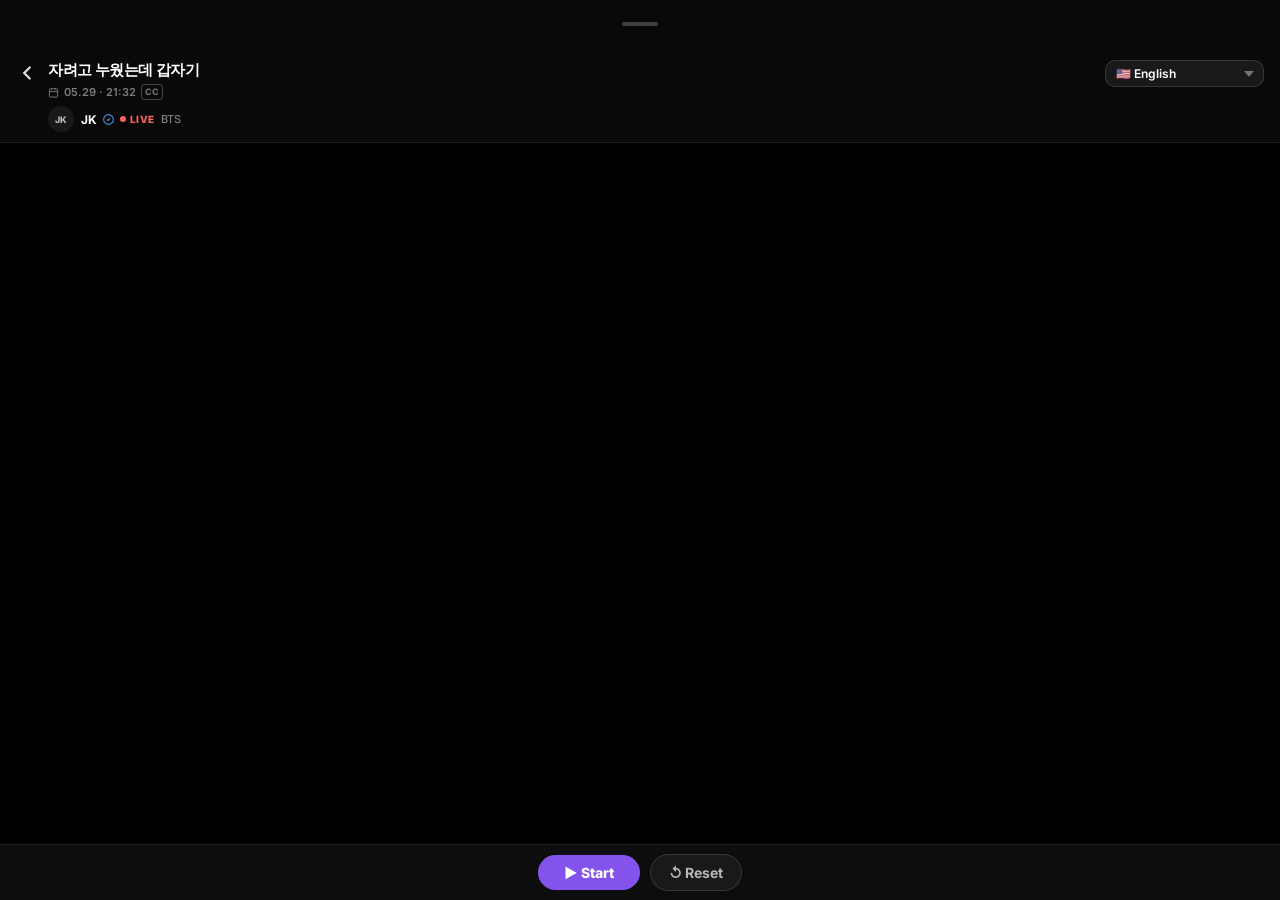
==== weverse-demo/index.html @ 56334483 "Implement initial project structure and setup" ====
<!DOCTYPE html>
<html lang="en">
<head>
  <meta charset="UTF-8" />
  <meta name="viewport" content="width=device-width, initial-scale=1.0" />
  <title>Kaptik — Weverse Live</title>
  <link rel="stylesheet" href="style.css" />
</head>
<body>

  <!-- 헤더 패널: 드래그 핸들 + 헤더 통째로 이동 -->
  <div class="header-panel" id="headerPanel">
    <div class="drag-handle" id="dragHandle">
      <div class="drag-pill"></div>
    </div>
    <header class="top-bar" id="topBar">
    <a href="home.html" class="back-btn" aria-label="뒤로가기">
      <svg width="22" height="22" viewBox="0 0 24 24" fill="none" stroke="currentColor" stroke-width="2.5" stroke-linecap="round"><polyline points="15 18 9 12 15 6"/></svg>
    </a>
    <div class="video-info">
      <div class="video-title">자려고 누웠는데 갑자기</div>
      <div class="video-meta">
        <svg width="11" height="11" viewBox="0 0 24 24" fill="none" stroke="currentColor" stroke-width="2"><rect x="3" y="4" width="18" height="18" rx="2"/><line x1="16" y1="2" x2="16" y2="6"/><line x1="8" y1="2" x2="8" y2="6"/><line x1="3" y1="10" x2="21" y2="10"/></svg>
        05.29 · 21:32
        <span class="cc-badge">CC</span>
      </div>
      <div class="channel-info">
        <div class="avatar">JK</div>
        <div class="channel-text">
          <span class="channel-name-text">JK</span>
          <svg width="13" height="13" viewBox="0 0 24 24" fill="none" stroke="#4A90E2" stroke-width="2"><path d="M9 12l2 2 4-4m6 2a9 9 0 1 1-18 0 9 9 0 0 1 18 0z"/></svg>
          <div class="live-inline"><span class="live-dot"></span>LIVE</div>
        </div>
        <div class="channel-sub">BTS</div>
      </div>
    </div>
    <div class="lang-selector-wrapper">
      <select id="langSelect" class="lang-select">
        <option value="en">🇺🇸 English</option>
        <option value="id">🇮🇩 Bahasa Indonesia</option>
        <option value="ja">🇯🇵 日本語</option>
        <option value="zh-CN">🇨🇳 中文(简体)</option>
        <option value="zh-TW">🇹🇼 中文(繁體)</option>
        <option value="es">🇪🇸 Español</option>
        <option value="pt">🇧🇷 Português</option>
        <option value="fr">🇫🇷 Français</option>
        <option value="de">🇩🇪 Deutsch</option>
        <option value="ar">🇸🇦 العربية</option>
        <option value="hi">🇮🇳 हिंदी</option>
        <option value="th">🇹🇭 ภาษาไทย</option>
        <option value="vi">🇻🇳 Tiếng Việt</option>
        <option value="ms">🇲🇾 Bahasa Melayu</option>
        <option value="tl">🇵🇭 Filipino</option>
        <option value="ko">🇰🇷 한국어</option>
        <option value="ru">🇷🇺 Русский</option>
        <option value="tr">🇹🇷 Türkçe</option>
        <option value="pl">🇵🇱 Polski</option>
        <option value="nl">🇳🇱 Nederlands</option>
        <option value="sv">🇸🇪 Svenska</option>
        <option value="da">🇩🇰 Dansk</option>
        <option value="fi">🇫🇮 Suomi</option>
        <option value="no">🇳🇴 Norsk</option>
        <option value="cs">🇨🇿 Čeština</option>
        <option value="hu">🇭🇺 Magyar</option>
        <option value="ro">🇷🇴 Română</option>
        <option value="uk">🇺🇦 Українська</option>
        <option value="he">🇮🇱 עברית</option>
        <option value="fa">🇮🇷 فارسی</option>
      </select>
    </div>
  </header>
  </div><!-- /header-panel -->

  <!-- 자막 영역: 화면 하단 고정 -->
  <div class="subtitle-area" id="subtitleArea">
    <div class="subtitle-history" id="subtitleHistory"></div>
  </div>

  <!-- 컨트롤 바: 화면 최하단 고정 -->
  <div class="control-bar" id="controlBar">
    <button class="start-btn" id="startBtn">▶ Start</button>
    <button class="reset-btn" id="resetBtn">↺ Reset</button>
  </div>

  <!-- 최신 자막으로 이동 플로팅 버튼 -->
  <button class="scroll-to-bottom-btn" id="scrollToBottomBtn" aria-label="최신 자막으로 이동">↓</button>

  <script src="app.js"></script>
</body>
</html>
---- weverse-demo/style.css ----
@import url('https://fonts.googleapis.com/css2?family=Inter:wght@400;500;600;700;800;900&display=swap');

*, *::before, *::after { margin: 0; padding: 0; box-sizing: border-box; }

:root {
  --brand:        #8353EB;
  --brand-hover:  #7445DA;
  --brand-soft:   rgba(131,83,235,0.18);
  --page:         #000000;
  --surface:      #191919;
  --surface-el:   #202020;
  --text-1:       #FFFFFF;
  --text-2:       #B7B7B7;
  --text-3:       #7D7D7D;
  --border:       rgba(255,255,255,0.13);
  --border-sub:   rgba(255,255,255,0.08);
  --notif:        #FF625C;
  --r-card:       20px;
  --r-panel:      24px;
  --r-pill:       999px;
  --control-h:    56px;
  --handle-h:     48px;
  --font:         'Inter', -apple-system, BlinkMacSystemFont, system-ui, sans-serif;
}

body {
  background: var(--page);
  color: var(--text-1);
  font-family: var(--font);
  height: 100vh;
  overflow: hidden;
  user-select: none;
}

/* ── 뒤로가기 버튼 (헤더 안 인라인) ── */
.back-btn {
  display: flex;
  align-items: flex-start;
  padding-top: 2px;
  color: var(--text-1);
  flex-shrink: 0;
  opacity: 0.85;
}

/* ── 헤더 패널 (드래그 핸들 + 헤더를 하나의 덩어리로) ── */
.header-panel {
  position: fixed;
  top: 0;
  left: 0;
  right: 0;
  z-index: 300;
  will-change: transform;
}

/* ── 드래그 핸들 ── */
.drag-handle {
  height: var(--handle-h);
  display: flex;
  align-items: center;
  justify-content: center;
  background: rgba(10,10,10,0.95);
  touch-action: none;
  cursor: grab;
}

.drag-pill {
  width: 36px;
  height: 4px;
  background: rgba(255,255,255,0.22);
  border-radius: var(--r-pill);
}

/* ── 헤더 ── */
.top-bar {
  display: flex;
  align-items: flex-start;
  justify-content: space-between;
  gap: 10px;
  padding: 12px 16px 10px;
  background: rgba(10,10,10,0.95);
  border-bottom: 1px solid var(--border-sub);
}

.video-info {
  display: flex;
  flex-direction: column;
  gap: 4px;
  flex: 1;
  min-width: 0;
}

.video-title {
  font-size: 15px;
  font-weight: 800;
  letter-spacing: -0.025em;
  color: var(--text-1);
  white-space: nowrap;
  overflow: hidden;
  text-overflow: ellipsis;
}

.video-meta {
  display: flex;
  align-items: center;
  gap: 5px;
  font-size: 11px;
  font-weight: 600;
  color: var(--text-3);
}

.cc-badge {
  font-size: 9px;
  font-weight: 800;
  color: rgba(255,255,255,0.4);
  border: 1px solid rgba(255,255,255,0.25);
  border-radius: 3px;
  padding: 0 3px;
  line-height: 1.6;
}

.channel-info {
  display: flex;
  align-items: center;
  gap: 7px;
  margin-top: 2px;
}

.avatar {
  width: 26px;
  height: 26px;
  border-radius: 50%;
  background: var(--surface);
  display: flex;
  align-items: center;
  justify-content: center;
  font-size: 9px;
  font-weight: 800;
  color: var(--text-2);
  flex-shrink: 0;
}

.channel-text {
  display: flex;
  align-items: center;
  gap: 5px;
}

.channel-name-text {
  font-size: 12px;
  font-weight: 700;
  color: var(--text-1);
}

.channel-sub {
  font-size: 11px;
  font-weight: 500;
  color: var(--text-3);
}

.live-inline {
  display: flex;
  align-items: center;
  gap: 4px;
  font-size: 10px;
  font-weight: 800;
  color: var(--notif);
  letter-spacing: 0.3px;
}

.live-dot {
  width: 6px;
  height: 6px;
  background: var(--notif);
  border-radius: 50%;
  animation: blink 1.2s infinite;
}

@keyframes blink {
  0%, 100% { opacity: 1; }
  50%       { opacity: 0.3; }
}

.lang-select {
  background: var(--surface);
  color: var(--text-1);
  border: 1px solid var(--border);
  border-radius: 10px;
  padding: 5px 28px 5px 10px;
  font-size: 12px;
  font-weight: 600;
  font-family: var(--font);
  cursor: pointer;
  outline: none;
  appearance: none;
  -webkit-appearance: none;
  background-image: url("data:image/svg+xml,%3Csvg xmlns='http://www.w3.org/2000/svg' width='10' height='6' viewBox='0 0 10 6'%3E%3Cpath d='M0 0l5 6 5-6z' fill='rgba(255,255,255,0.4)'/%3E%3C/svg%3E");
  background-repeat: no-repeat;
  background-position: right 9px center;
  min-width: 140px;
  flex-shrink: 0;
}

.lang-select option {
  background: #1a1a1a;
  color: var(--text-1);
}

/* ── 자막 영역: 화면 하단 고정 ── */
.subtitle-area {
  position: fixed;
  left: 0;
  right: 0;
  bottom: var(--control-h);
  height: 52vh;
  overflow-y: auto;
  overflow-x: hidden;
  display: flex;
  flex-direction: column;
  -webkit-mask-image: linear-gradient(to bottom, transparent 0%, black 32%);
  mask-image: linear-gradient(to bottom, transparent 0%, black 32%);
  scrollbar-width: none;
  scroll-behavior: smooth;
  z-index: 10;
}
.subtitle-area::-webkit-scrollbar { display: none; }

.subtitle-history {
  margin-top: auto;
  padding: 0 22px 18px;
  display: flex;
  flex-direction: column;
  gap: 3px;
}

/* ── 자막 라인 ── */
.subtitle-line {
  font-size: 13px;
  font-weight: 500;
  line-height: 1.6;
  color: rgba(255,255,255,0.25);
  transition: color 200ms ease-out;
}

.subtitle-line.active {
  font-size: 15px;
  font-weight: 500;
  color: rgba(255,255,255,1);
  animation: slideUp 0.22s ease-out;
}

.subtitle-line.prev-1 {
  font-size: 14px;
  color: rgba(255,255,255,0.52);
}

.subtitle-line.prev-2 {
  color: rgba(255,255,255,0.35);
}

@keyframes slideUp {
  from { transform: translateY(8px); opacity: 0; }
  to   { transform: translateY(0);   opacity: 1; }
}

.subtitle-line .speaker {
  font-weight: 700;
}

/* ── 컨트롤 바: 최하단 고정 ── */
.control-bar {
  position: fixed;
  left: 0;
  right: 0;
  bottom: 0;
  height: var(--control-h);
  display: flex;
  align-items: center;
  justify-content: center;
  gap: 10px;
  padding: 0 20px;
  background: rgba(14,14,14,0.96);
  border-top: 1px solid var(--border-sub);
  z-index: 200;
  backdrop-filter: blur(12px);
}

.start-btn {
  background: var(--brand);
  color: #fff;
  border: none;
  border-radius: var(--r-pill);
  padding: 9px 26px;
  font-size: 14px;
  font-weight: 800;
  font-family: var(--font);
  cursor: pointer;
  letter-spacing: -0.01em;
  transition: background 180ms ease-out, transform 120ms ease-out;
}
.start-btn:active { transform: scale(0.97); }
.start-btn.running {
  background: var(--notif);
}

.reset-btn {
  background: var(--surface);
  color: var(--text-2);
  border: 1px solid var(--border);
  border-radius: var(--r-pill);
  padding: 9px 18px;
  font-size: 14px;
  font-weight: 700;
  font-family: var(--font);
  cursor: pointer;
  transition: background 180ms ease-out;
}
.reset-btn:active { background: var(--surface-el); }

/* ── 최신 자막 플로팅 버튼 ── */
.scroll-to-bottom-btn {
  display: none;
  position: fixed;
  right: 16px;
  bottom: calc(var(--control-h) + 14px);
  width: 38px;
  height: 38px;
  border-radius: 50%;
  background: rgba(30,30,30,0.9);
  backdrop-filter: blur(10px);
  border: 1px solid var(--border);
  color: var(--text-1);
  font-size: 18px;
  cursor: pointer;
  align-items: center;
  justify-content: center;
  z-index: 150;
}
.scroll-to-bottom-btn.visible { display: flex; }
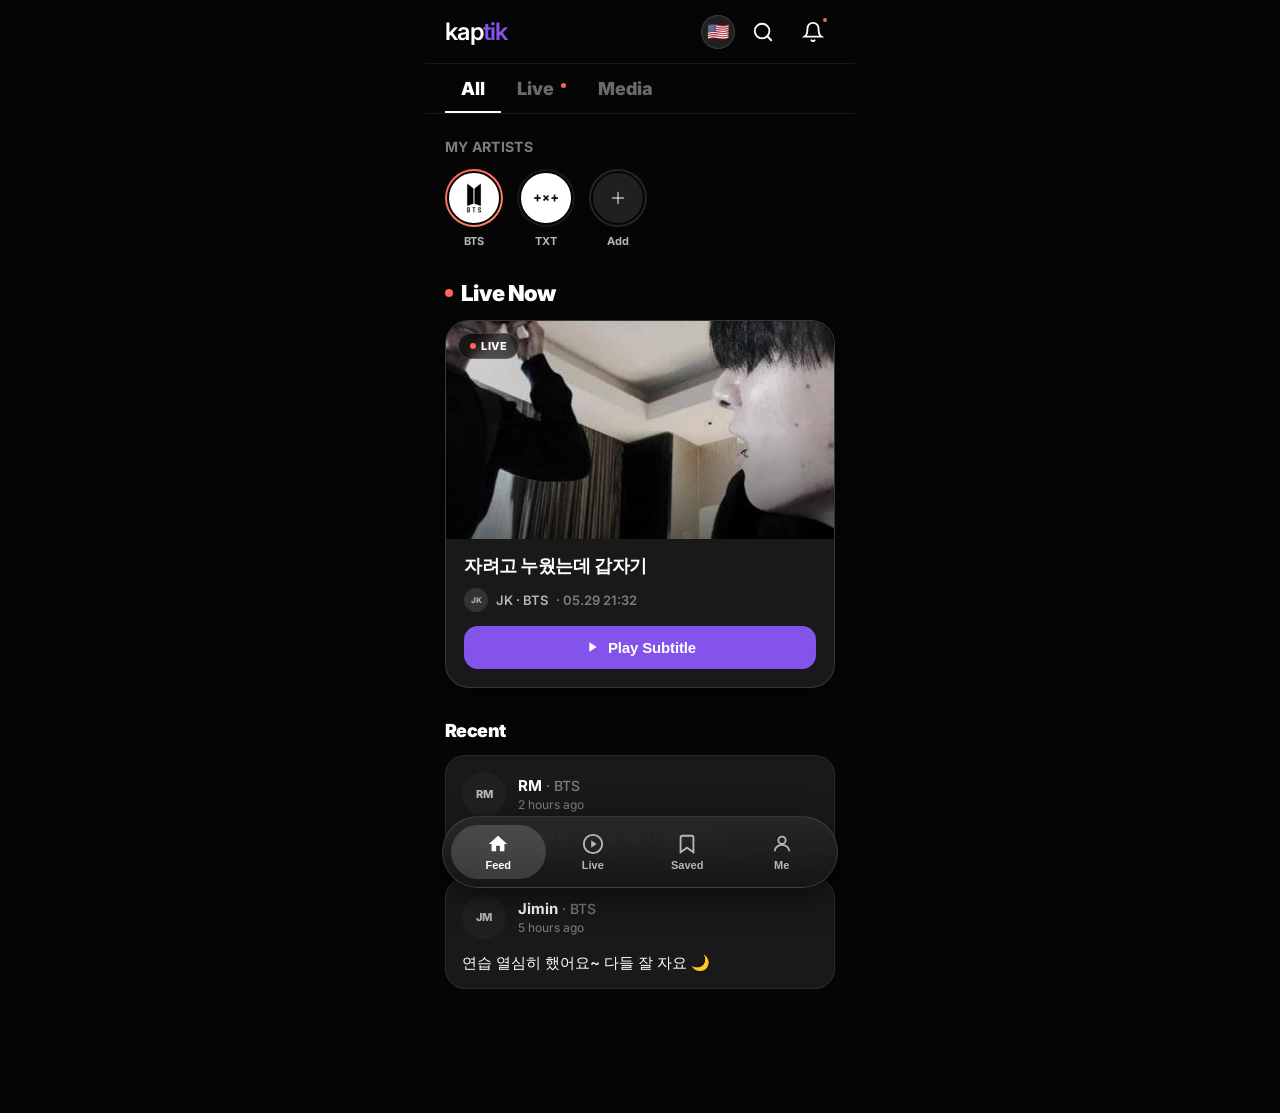
==== commit 67f9f1d6: "home을 기본 페이지로, 자막 화면을 player.html로 변경" ====
--- a/weverse-demo/index.html
+++ b/weverse-demo/index.html
@@ -3,88 +3,540 @@
 <head>
   <meta charset="UTF-8" />
   <meta name="viewport" content="width=device-width, initial-scale=1.0" />
-  <title>Kaptik — Weverse Live</title>
-  <link rel="stylesheet" href="style.css" />
+  <title>Kaptik</title>
+  <style>
+    @import url('https://fonts.googleapis.com/css2?family=Inter:wght@400;500;600;700;800;900&display=swap');
+
+    *, *::before, *::after { margin: 0; padding: 0; box-sizing: border-box; }
+
+    :root {
+      --brand:        #8353EB;
+      --brand-hover:  #7445DA;
+      --brand-soft:   rgba(131,83,235,0.18);
+      --brand-glow:   rgba(131,83,235,0.42);
+      --page:         #050505;
+      --surface:      #191919;
+      --surface-el:   #202020;
+      --text-1:       #FFFFFF;
+      --text-2:       #B7B7B7;
+      --text-3:       #7D7D7D;
+      --border:       rgba(255,255,255,0.13);
+      --border-sub:   rgba(255,255,255,0.08);
+      --notif:        #FF625C;
+      --r-card:       20px;
+      --r-panel:      24px;
+      --r-pill:       999px;
+      --shadow-card:  0 10px 28px rgba(0,0,0,0.32);
+      --shadow-nav:   0 10px 30px rgba(0,0,0,0.50);
+      --font:         'Inter', -apple-system, BlinkMacSystemFont, system-ui, sans-serif;
+    }
+
+    body {
+      background: var(--page);
+      color: var(--text-1);
+      font-family: var(--font);
+      min-height: 100dvh;
+      max-width: 430px;
+      margin: 0 auto;
+      overflow-x: hidden;
+      padding-bottom: 112px;
+    }
+
+    /* ── 상단 헤더 ── */
+    .top-header {
+      position: sticky;
+      top: 0;
+      z-index: 20;
+      background: var(--page);
+      height: 64px;
+      display: flex;
+      align-items: center;
+      justify-content: space-between;
+      padding: 0 20px;
+      border-bottom: 1px solid var(--border-sub);
+    }
+
+    .logo {
+      font-size: 24px;
+      font-weight: 600;
+      letter-spacing: -0.03em;
+      color: var(--text-1);
+    }
+
+    .logo span { color: var(--brand); }
+
+    .header-actions { display: flex; gap: 6px; align-items: center; }
+
+    .flag-btn {
+      width: 34px; height: 34px;
+      display: flex; align-items: center; justify-content: center;
+      background: var(--surface-el);
+      border: 1px solid var(--border);
+      border-radius: 50%;
+      cursor: pointer;
+      font-size: 18px;
+      line-height: 1;
+      transition: background 180ms ease-out;
+      overflow: hidden;
+    }
+    .flag-btn:active { background: var(--surface); }
+
+    .icon-btn {
+      width: 44px; height: 44px;
+      display: flex; align-items: center; justify-content: center;
+      background: none; border: none; color: var(--text-1);
+      cursor: pointer; border-radius: var(--r-pill);
+      position: relative;
+      transition: background 180ms ease-out;
+    }
+    .icon-btn:active { background: rgba(255,255,255,0.07); }
+
+    .notif-badge {
+      position: absolute; top: 6px; right: 6px;
+      width: 8px; height: 8px;
+      background: var(--notif); border-radius: 50%;
+      border: 2px solid var(--page);
+    }
+
+    /* ── 탭 ── */
+    .tabs {
+      display: flex;
+      gap: 0;
+      padding: 0 20px;
+      border-bottom: 1px solid var(--border-sub);
+      overflow-x: auto;
+      scrollbar-width: none;
+    }
+    .tabs::-webkit-scrollbar { display: none; }
+
+    .tab {
+      font-size: 18px;
+      font-weight: 850;
+      color: #6A6A6A;
+      padding: 14px 16px 12px;
+      border-bottom: 2px solid transparent;
+      white-space: nowrap;
+      cursor: pointer;
+      transition: color 180ms ease-out;
+    }
+    .tab.active {
+      color: var(--text-1);
+      border-bottom-color: var(--text-1);
+    }
+    .tab .dot {
+      display: inline-block; width: 5px; height: 5px;
+      background: var(--notif); border-radius: 50%;
+      vertical-align: super; margin-left: 3px;
+    }
+
+    /* ── 섹션 ── */
+    .page-content { padding: 24px 20px 0; }
+
+    .section-title {
+      font-size: 22px;
+      font-weight: 900;
+      letter-spacing: -0.03em;
+      margin-bottom: 14px;
+    }
+
+    /* ── Hero Live Card ── */
+    .hero-live-card {
+      background: var(--surface);
+      border: 1px solid var(--border);
+      border-radius: var(--r-panel);
+      overflow: hidden;
+      box-shadow: var(--shadow-card);
+      text-decoration: none;
+      color: var(--text-1);
+      cursor: pointer;
+      display: block;
+      transition: transform 120ms ease-out;
+    }
+    .hero-live-card:active { transform: scale(0.99); }
+
+    /* 썸네일 영역 */
+    .hero-thumb {
+      position: relative;
+      width: 100%;
+      aspect-ratio: 16 / 9;
+      overflow: hidden;
+      background: #000;
+    }
+
+    .hero-thumb img {
+      width: 100%; height: 100%;
+      object-fit: cover;
+      display: block;
+    }
+
+    /* 썸네일 위 그라디언트 */
+    .hero-thumb::after {
+      content: '';
+      position: absolute;
+      inset: 0;
+      background: linear-gradient(to top, rgba(0,0,0,0.55) 0%, transparent 50%);
+    }
+
+    .thumb-badges {
+      position: absolute;
+      top: 12px; left: 12px;
+      display: flex; gap: 7px;
+      z-index: 1;
+    }
+
+    .live-pill {
+      display: flex; align-items: center; gap: 5px;
+      background: rgba(0,0,0,0.62);
+      border: 1px solid rgba(255,255,255,0.15);
+      border-radius: var(--r-pill);
+      padding: 5px 11px;
+      font-size: 11px; font-weight: 800;
+      letter-spacing: 0.5px;
+      backdrop-filter: blur(6px);
+    }
+    .live-dot-red {
+      width: 6px; height: 6px;
+      background: var(--notif); border-radius: 50%;
+      animation: blink 1.2s infinite;
+    }
+    @keyframes blink { 0%,100%{opacity:1} 50%{opacity:0.3} }
+
+    .viewer-pill {
+      background: rgba(0,0,0,0.55);
+      border: 1px solid rgba(255,255,255,0.10);
+      border-radius: var(--r-pill);
+      padding: 5px 11px;
+      font-size: 11px; font-weight: 600;
+      color: var(--text-2);
+      backdrop-filter: blur(6px);
+    }
+
+    .kaptik-badge {
+      position: absolute;
+      top: 12px; right: 12px;
+      z-index: 1;
+      display: inline-flex; align-items: center; gap: 5px;
+      background: rgba(131,83,235,0.22);
+      border: 1px solid rgba(131,83,235,0.5);
+      border-radius: var(--r-pill);
+      padding: 5px 11px;
+      font-size: 11px; font-weight: 700;
+      color: #C4AAFF;
+      backdrop-filter: blur(6px);
+    }
+
+    /* 카드 바디 */
+    .hero-body {
+      padding: 16px 18px 18px;
+    }
+
+    .hero-title {
+      font-size: 18px; font-weight: 800;
+      letter-spacing: -0.025em;
+      margin-bottom: 10px;
+      line-height: 1.25;
+    }
+
+    .hero-meta {
+      display: flex; align-items: center;
+      gap: 8px;
+      color: var(--text-2); font-size: 13px; font-weight: 600;
+      margin-bottom: 14px;
+    }
+
+    .hero-avatar {
+      width: 24px; height: 24px; border-radius: 50%;
+      background: #333;
+      display: flex; align-items: center; justify-content: center;
+      font-size: 8px; font-weight: 800; color: rgba(255,255,255,0.6);
+      flex-shrink: 0;
+    }
+
+    .hero-metrics {
+      display: flex; gap: 18px;
+      padding-top: 14px;
+      border-top: 1px solid var(--border-sub);
+      color: var(--text-3); font-size: 13px; font-weight: 600;
+    }
+
+    .metric { display: flex; align-items: center; gap: 5px; }
+
+    .watch-btn {
+      display: flex; align-items: center; justify-content: center; gap: 8px;
+      width: 100%;
+      margin-top: 14px;
+      padding: 13px;
+      background: var(--brand);
+      color: #fff;
+      font-size: 15px; font-weight: 800;
+      border: none; border-radius: 14px;
+      cursor: pointer;
+      letter-spacing: -0.01em;
+      transition: background 180ms ease-out, transform 120ms ease-out;
+    }
+    .watch-btn:active { background: var(--brand-hover); transform: scale(0.98); }
+
+    /* ── 아티스트 스트립 ── */
+    .artists-rail {
+      display: flex; gap: 14px;
+      overflow-x: auto;
+      scrollbar-width: none;
+      padding-bottom: 4px;
+      margin-bottom: 28px;
+    }
+    .artists-rail::-webkit-scrollbar { display: none; }
+
+    .artist-item {
+      display: flex; flex-direction: column; align-items: center;
+      gap: 7px; cursor: pointer; flex-shrink: 0;
+    }
+
+    .artist-ring {
+      width: 58px; height: 58px;
+      border-radius: 50%;
+      padding: 2px;
+      background: var(--border-sub);
+    }
+    .artist-ring.live-ring {
+      background: linear-gradient(135deg, var(--notif), #FF8A65);
+    }
+
+    .artist-avatar-inner {
+      width: 100%; height: 100%;
+      border-radius: 50%;
+      background: var(--surface);
+      display: flex; align-items: center; justify-content: center;
+      font-size: 10px; font-weight: 800;
+      color: var(--text-2);
+      border: 2px solid var(--page);
+    }
+
+    .artist-label {
+      font-size: 11px; font-weight: 700;
+      color: var(--text-2); text-align: center;
+      max-width: 58px;
+    }
+
+    /* ── 피드 카드 ── */
+    .feed-card {
+      background: var(--surface);
+      border-radius: var(--r-card);
+      border: 1px solid var(--border-sub);
+      overflow: hidden;
+      margin-bottom: 12px;
+    }
+
+    .feed-header {
+      display: flex; align-items: center; gap: 12px;
+      padding: 16px 16px 12px;
+    }
+
+    .feed-avatar {
+      width: 44px; height: 44px; border-radius: 50%;
+      background: var(--surface-el);
+      display: flex; align-items: center; justify-content: center;
+      font-size: 11px; font-weight: 800; color: var(--text-2);
+      flex-shrink: 0;
+    }
+
+    .feed-name {
+      font-size: 15px; font-weight: 700;
+    }
+    .feed-name .group {
+      font-weight: 500; color: var(--text-3); font-size: 14px;
+    }
+    .feed-time { font-size: 12px; color: var(--text-3); margin-top: 2px; }
+
+    .feed-body {
+      padding: 0 16px 14px;
+      font-size: 15px; font-weight: 500;
+      line-height: 1.55; color: var(--text-1);
+    }
+
+    .feed-actions {
+      display: flex; gap: 20px;
+      padding: 12px 16px;
+      border-top: 1px solid var(--border-sub);
+    }
+
+    .feed-action {
+      display: flex; align-items: center; gap: 6px;
+      font-size: 13px; font-weight: 600; color: var(--text-3);
+    }
+
+    /* ── 하단 네비게이션 (pill) ── */
+    .bottom-nav {
+      position: fixed;
+      left: 50%; bottom: calc(12px + env(safe-area-inset-bottom));
+      transform: translateX(-50%);
+      width: calc(min(430px, 100vw) - 34px);
+      height: 72px;
+      background: linear-gradient(180deg, rgba(42,42,42,0.82) 0%, rgba(22,22,22,0.90) 100%);
+      backdrop-filter: blur(18px);
+      -webkit-backdrop-filter: blur(18px);
+      border: 1px solid var(--border);
+      border-radius: var(--r-pill);
+      box-shadow: var(--shadow-nav);
+      display: grid;
+      grid-template-columns: repeat(4, 1fr);
+      padding: 8px;
+      z-index: 50;
+    }
+
+    .nav-item {
+      display: flex; flex-direction: column;
+      align-items: center; justify-content: center;
+      gap: 4px; border-radius: var(--r-pill);
+      cursor: pointer; border: none; background: none;
+      color: var(--text-2);
+      font-size: 11px; font-weight: 700;
+      transition: background 180ms ease-out, color 180ms ease-out;
+    }
+    .nav-item.active {
+      background: rgba(255,255,255,0.16);
+      color: var(--text-1);
+    }
+    .nav-item:active { transform: scale(0.95); }
+  </style>
 </head>
 <body>
 
-  <!-- 헤더 패널: 드래그 핸들 + 헤더 통째로 이동 -->
-  <div class="header-panel" id="headerPanel">
-    <div class="drag-handle" id="dragHandle">
-      <div class="drag-pill"></div>
+  <!-- 헤더 -->
+  <header class="top-header">
+    <div class="logo">kap<span>tik</span></div>
+    <div class="header-actions">
+      <button class="flag-btn" aria-label="언어 선택">
+        🇺🇸
+      </button>
+      <button class="icon-btn" aria-label="검색">
+        <svg width="22" height="22" viewBox="0 0 24 24" fill="none" stroke="currentColor" stroke-width="2" stroke-linecap="round"><circle cx="11" cy="11" r="8"/><line x1="21" y1="21" x2="16.65" y2="16.65"/></svg>
+      </button>
+      <button class="icon-btn" aria-label="알림">
+        <svg width="22" height="22" viewBox="0 0 24 24" fill="none" stroke="currentColor" stroke-width="2" stroke-linecap="round"><path d="M18 8A6 6 0 0 0 6 8c0 7-3 9-3 9h18s-3-2-3-9"/><path d="M13.73 21a2 2 0 0 1-3.46 0"/></svg>
+        <span class="notif-badge"></span>
+      </button>
     </div>
-    <header class="top-bar" id="topBar">
-    <a href="home.html" class="back-btn" aria-label="뒤로가기">
-      <svg width="22" height="22" viewBox="0 0 24 24" fill="none" stroke="currentColor" stroke-width="2.5" stroke-linecap="round"><polyline points="15 18 9 12 15 6"/></svg>
-    </a>
-    <div class="video-info">
-      <div class="video-title">자려고 누웠는데 갑자기</div>
-      <div class="video-meta">
-        <svg width="11" height="11" viewBox="0 0 24 24" fill="none" stroke="currentColor" stroke-width="2"><rect x="3" y="4" width="18" height="18" rx="2"/><line x1="16" y1="2" x2="16" y2="6"/><line x1="8" y1="2" x2="8" y2="6"/><line x1="3" y1="10" x2="21" y2="10"/></svg>
-        05.29 · 21:32
-        <span class="cc-badge">CC</span>
-      </div>
-      <div class="channel-info">
-        <div class="avatar">JK</div>
-        <div class="channel-text">
-          <span class="channel-name-text">JK</span>
-          <svg width="13" height="13" viewBox="0 0 24 24" fill="none" stroke="#4A90E2" stroke-width="2"><path d="M9 12l2 2 4-4m6 2a9 9 0 1 1-18 0 9 9 0 0 1 18 0z"/></svg>
-          <div class="live-inline"><span class="live-dot"></span>LIVE</div>
-        </div>
-        <div class="channel-sub">BTS</div>
+  </header>
+
+  <!-- 탭 -->
+  <nav class="tabs">
+    <div class="tab active">All</div>
+    <div class="tab">Live <span class="dot"></span></div>
+    <div class="tab">Media</div>
+  </nav>
+
+  <div class="page-content">
+
+    <!-- 내 아티스트 -->
+    <div style="margin-bottom:20px;">
+      <p class="section-title" style="font-size:14px;font-weight:700;color:var(--text-3);letter-spacing:0.02em;text-transform:uppercase;margin-bottom:14px;">My Artists</p>
+      <div class="artists-rail">
+        <div class="artist-item">
+          <div class="artist-ring live-ring">
+            <div class="artist-avatar-inner" style="background:#fff;overflow:hidden;">
+              <img src="public/images/bts logo white.png" alt="BTS" style="width:65%;height:65%;object-fit:contain;" />
+            </div>
+          </div>
+          <span class="artist-label">BTS</span>
+        </div>
+        <div class="artist-item">
+          <div class="artist-ring">
+            <div class="artist-avatar-inner" style="background:#fff;overflow:hidden;">
+              <img src="public/images/txt logo white.jpg" alt="TXT" style="width:65%;height:65%;object-fit:contain;" />
+            </div>
+          </div>
+          <span class="artist-label">TXT</span>
+        </div>
+        <!-- + 추가 버튼 -->
+        <div class="artist-item">
+          <div class="artist-ring" style="background:var(--border);">
+            <div class="artist-avatar-inner" style="background:var(--surface-el);">
+              <svg width="18" height="18" viewBox="0 0 24 24" fill="none" stroke="rgba(255,255,255,0.5)" stroke-width="2.5" stroke-linecap="round"><line x1="12" y1="5" x2="12" y2="19"/><line x1="5" y1="12" x2="19" y2="12"/></svg>
+            </div>
+          </div>
+          <span class="artist-label">Add</span>
+        </div>
       </div>
     </div>
-    <div class="lang-selector-wrapper">
-      <select id="langSelect" class="lang-select">
-        <option value="en">🇺🇸 English</option>
-        <option value="id">🇮🇩 Bahasa Indonesia</option>
-        <option value="ja">🇯🇵 日本語</option>
-        <option value="zh-CN">🇨🇳 中文(简体)</option>
-        <option value="zh-TW">🇹🇼 中文(繁體)</option>
-        <option value="es">🇪🇸 Español</option>
-        <option value="pt">🇧🇷 Português</option>
-        <option value="fr">🇫🇷 Français</option>
-        <option value="de">🇩🇪 Deutsch</option>
-        <option value="ar">🇸🇦 العربية</option>
-        <option value="hi">🇮🇳 हिंदी</option>
-        <option value="th">🇹🇭 ภาษาไทย</option>
-        <option value="vi">🇻🇳 Tiếng Việt</option>
-        <option value="ms">🇲🇾 Bahasa Melayu</option>
-        <option value="tl">🇵🇭 Filipino</option>
-        <option value="ko">🇰🇷 한국어</option>
-        <option value="ru">🇷🇺 Русский</option>
-        <option value="tr">🇹🇷 Türkçe</option>
-        <option value="pl">🇵🇱 Polski</option>
-        <option value="nl">🇳🇱 Nederlands</option>
-        <option value="sv">🇸🇪 Svenska</option>
-        <option value="da">🇩🇰 Dansk</option>
-        <option value="fi">🇫🇮 Suomi</option>
-        <option value="no">🇳🇴 Norsk</option>
-        <option value="cs">🇨🇿 Čeština</option>
-        <option value="hu">🇭🇺 Magyar</option>
-        <option value="ro">🇷🇴 Română</option>
-        <option value="uk">🇺🇦 Українська</option>
-        <option value="he">🇮🇱 עברית</option>
-        <option value="fa">🇮🇷 فارسی</option>
-      </select>
+
+    <!-- Hero Live Card -->
+    <div style="margin-bottom:32px;">
+      <p class="section-title" style="display:flex;align-items:center;gap:8px;">
+        <span style="width:8px;height:8px;background:var(--notif);border-radius:50%;display:inline-block;animation:blink 1.2s infinite;"></span>
+        Live Now
+      </p>
+      <a href="player.html" class="hero-live-card">
+        <!-- 썸네일 -->
+        <div class="hero-thumb">
+          <img src="public/images/jungkook live thumbnail.jpg" alt="자려고 누웠는데 갑자기" />
+          <div class="thumb-badges">
+            <div class="live-pill"><span class="live-dot-red"></span>LIVE</div>
+          </div>
+        </div>
+
+        <!-- 카드 바디 -->
+        <div class="hero-body">
+          <div class="hero-title">자려고 누웠는데 갑자기</div>
+          <div class="hero-meta">
+            <div class="hero-avatar">JK</div>
+            <span>JK · BTS</span>
+            <span style="color:var(--text-3);">· 05.29  21:32</span>
+          </div>
+
+          <button class="watch-btn" onclick="event.preventDefault();location.href='player.html'">
+            <svg width="16" height="16" viewBox="0 0 24 24" fill="currentColor"><path d="M8 5v14l11-7z"/></svg>
+            Play Subtitle
+          </button>
+        </div>
+      </a>
     </div>
-  </header>
-  </div><!-- /header-panel -->
-
-  <!-- 자막 영역: 화면 하단 고정 -->
-  <div class="subtitle-area" id="subtitleArea">
-    <div class="subtitle-history" id="subtitleHistory"></div>
+
+    <!-- 피드 -->
+    <p class="section-title" style="font-size:18px;margin-bottom:14px;">Recent</p>
+
+    <div class="feed-card">
+      <div class="feed-header">
+        <div class="feed-avatar">RM</div>
+        <div>
+          <div class="feed-name">RM <span class="group">· BTS</span></div>
+          <div class="feed-time">2 hours ago</div>
+        </div>
+      </div>
+      <div class="feed-body">오늘도 고마워요 아미들 💜 내일 봐요</div>
+    </div>
+
+    <div class="feed-card">
+      <div class="feed-header">
+        <div class="feed-avatar">JM</div>
+        <div>
+          <div class="feed-name">Jimin <span class="group">· BTS</span></div>
+          <div class="feed-time">5 hours ago</div>
+        </div>
+      </div>
+      <div class="feed-body">연습 열심히 했어요~ 다들 잘 자요 🌙</div>
+    </div>
+
   </div>
 
-  <!-- 컨트롤 바: 화면 최하단 고정 -->
-  <div class="control-bar" id="controlBar">
-    <button class="start-btn" id="startBtn">▶ Start</button>
-    <button class="reset-btn" id="resetBtn">↺ Reset</button>
-  </div>
-
-  <!-- 최신 자막으로 이동 플로팅 버튼 -->
-  <button class="scroll-to-bottom-btn" id="scrollToBottomBtn" aria-label="최신 자막으로 이동">↓</button>
-
-  <script src="app.js"></script>
+  <!-- 하단 네비게이션 -->
+  <nav class="bottom-nav" aria-label="Main navigation">
+    <button class="nav-item active" aria-current="page">
+      <svg width="22" height="22" viewBox="0 0 24 24" fill="currentColor"><path d="M10 20v-6h4v6h5v-8h3L12 3 2 12h3v8z"/></svg>
+      Feed
+    </button>
+    <button class="nav-item" onclick="location.href='player.html'">
+      <svg width="22" height="22" viewBox="0 0 24 24" fill="none" stroke="currentColor" stroke-width="2"><circle cx="12" cy="12" r="10"/><polygon points="10 8 16 12 10 16 10 8" fill="currentColor" stroke="none"/></svg>
+      Live
+    </button>
+    <button class="nav-item">
+      <svg width="22" height="22" viewBox="0 0 24 24" fill="none" stroke="currentColor" stroke-width="2"><path d="M19 21l-7-5-7 5V5a2 2 0 0 1 2-2h10a2 2 0 0 1 2 2z"/></svg>
+      Saved
+    </button>
+    <button class="nav-item">
+      <svg width="22" height="22" viewBox="0 0 24 24" fill="none" stroke="currentColor" stroke-width="2"><circle cx="12" cy="8" r="4"/><path d="M4 20c0-4 3.6-7 8-7s8 3 8 7"/></svg>
+      Me
+    </button>
+  </nav>
+
 </body>
 </html>
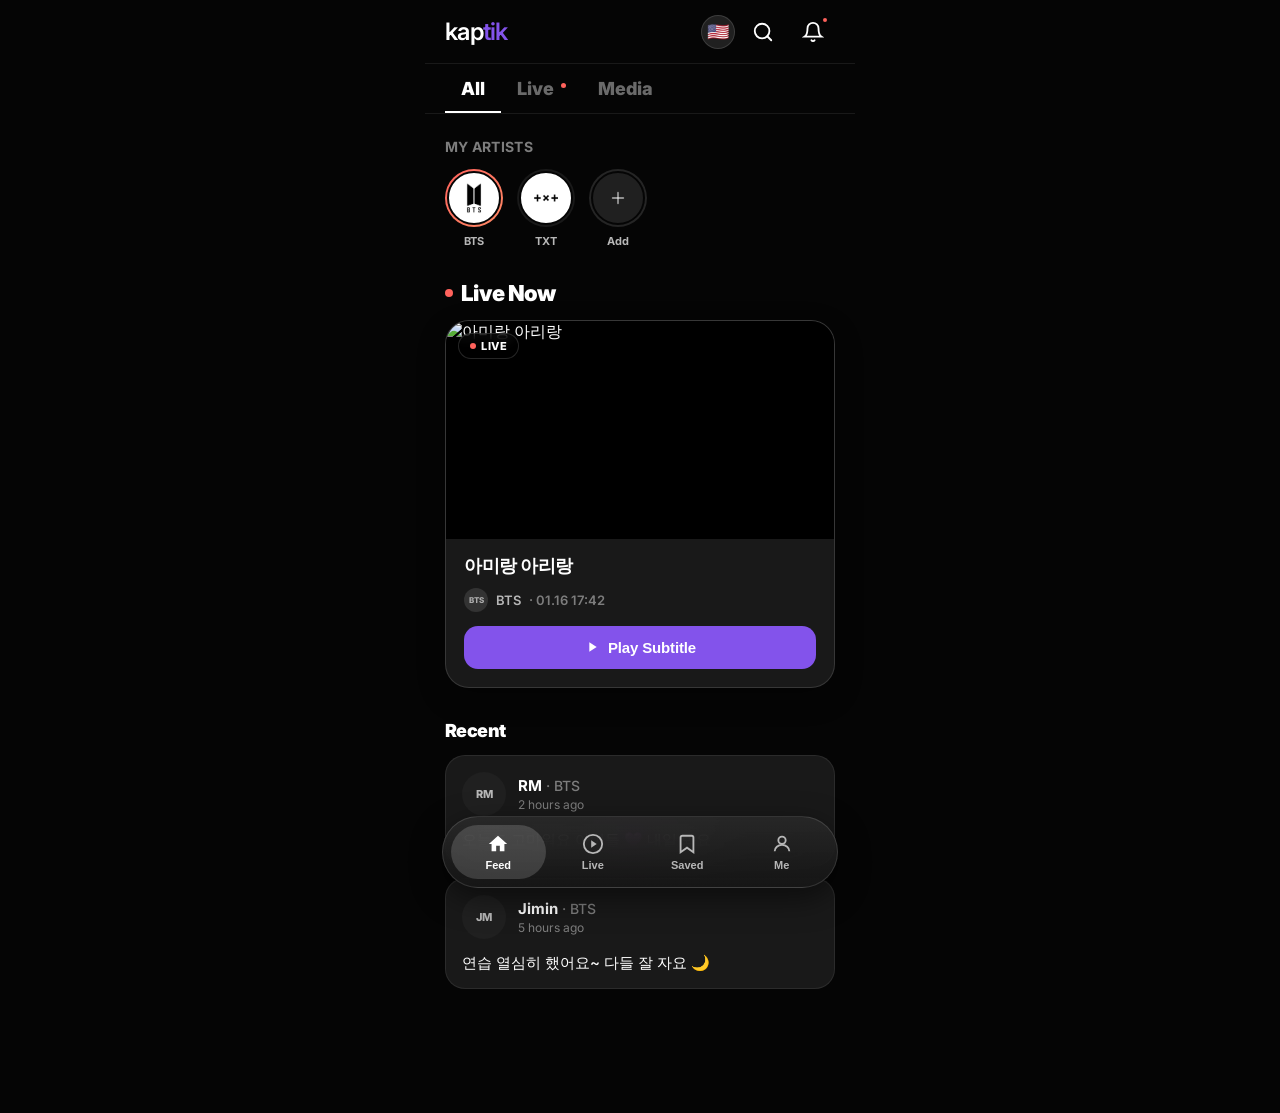
==== commit e27d55c2: "다국어 어노테이션 + 영상 정보 업데이트 어노테이션: - 스페인어: 'dentista', '40 kilómetros' 키워드 추가 - 인도네시아어: 'dokter gigi', '4" ====
--- a/weverse-demo/index.html
+++ b/weverse-demo/index.html
@@ -468,7 +468,7 @@
       <a href="player.html" class="hero-live-card">
         <!-- 썸네일 -->
         <div class="hero-thumb">
-          <img src="public/images/jungkook live thumbnail.jpg" alt="자려고 누웠는데 갑자기" />
+          <img src="public/images/아미랑 아리랑.jpeg" alt="아미랑 아리랑" />
           <div class="thumb-badges">
             <div class="live-pill"><span class="live-dot-red"></span>LIVE</div>
           </div>
@@ -476,11 +476,11 @@
 
         <!-- 카드 바디 -->
         <div class="hero-body">
-          <div class="hero-title">자려고 누웠는데 갑자기</div>
+          <div class="hero-title">아미랑 아리랑</div>
           <div class="hero-meta">
-            <div class="hero-avatar">JK</div>
-            <span>JK · BTS</span>
-            <span style="color:var(--text-3);">· 05.29  21:32</span>
+            <div class="hero-avatar">BTS</div>
+            <span>BTS</span>
+            <span style="color:var(--text-3);">· 01.16  17:42</span>
           </div>
 
           <button class="watch-btn" onclick="event.preventDefault();location.href='player.html'">
